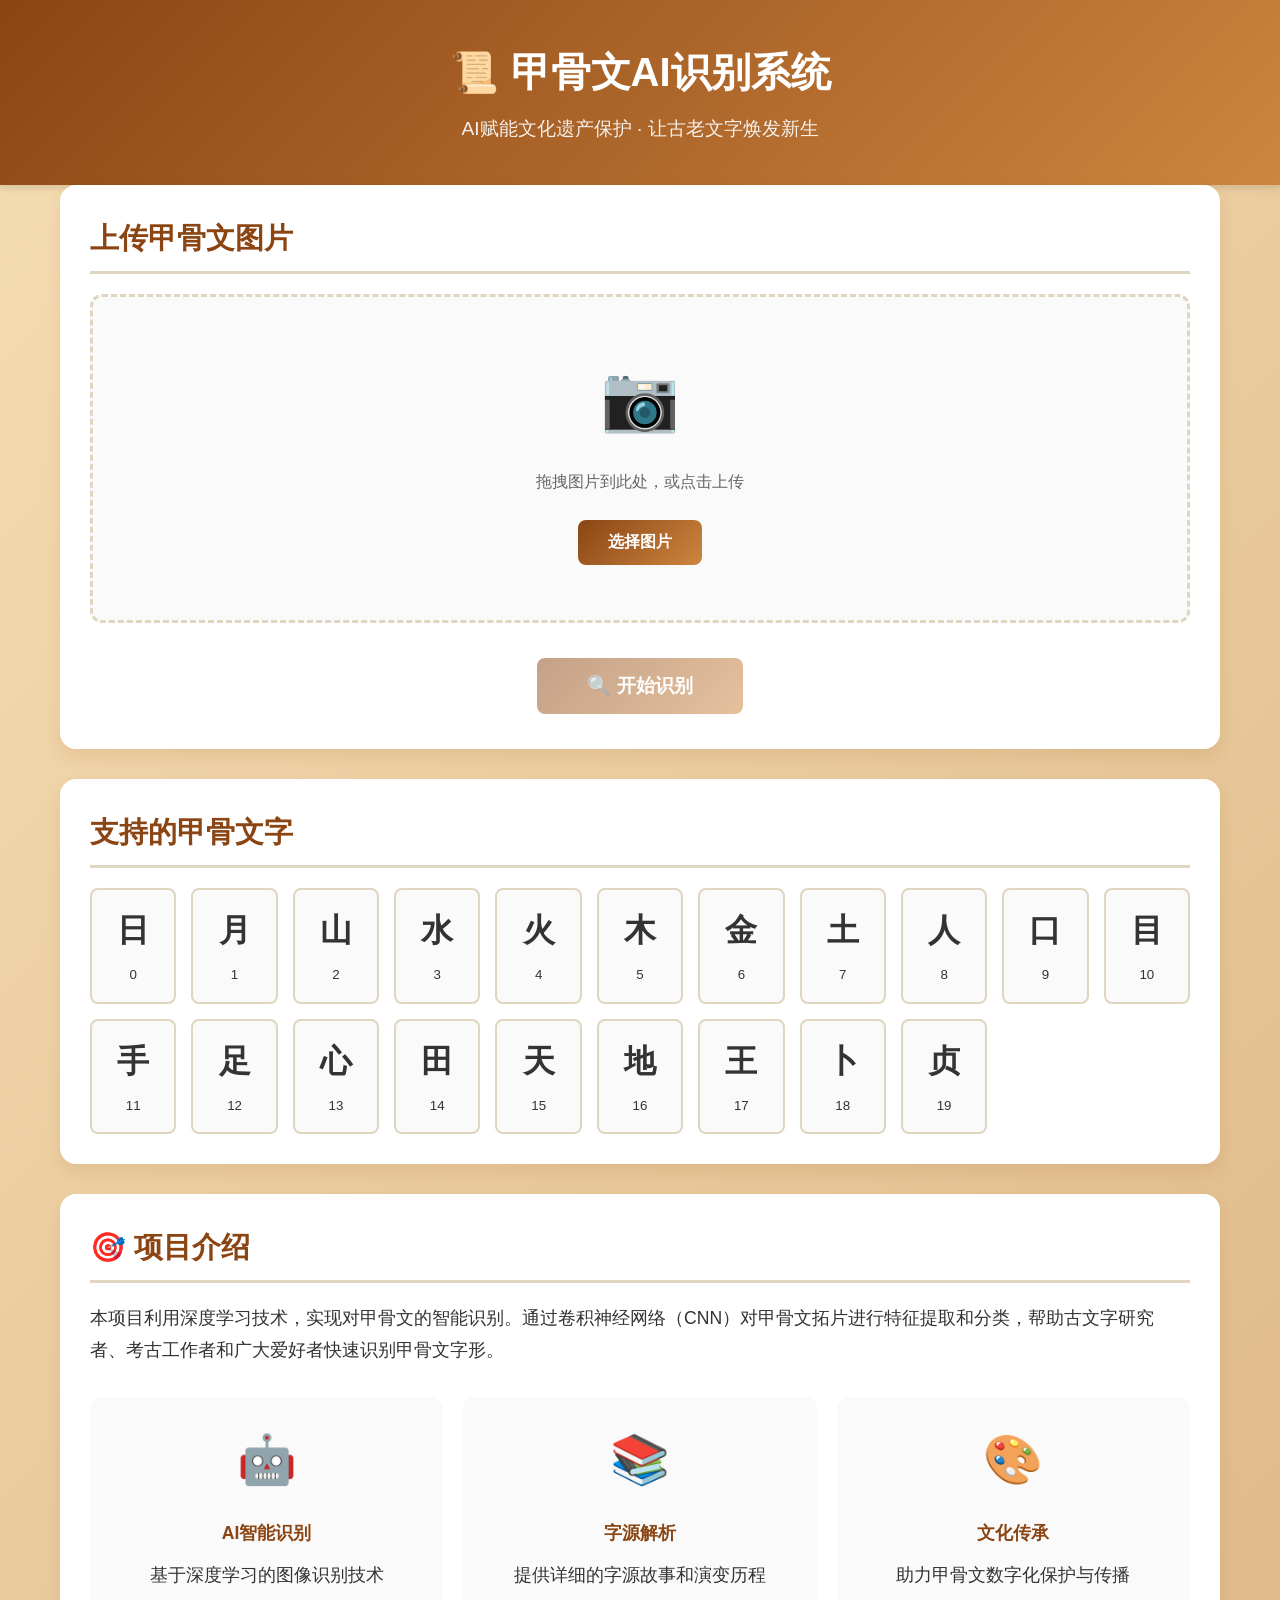
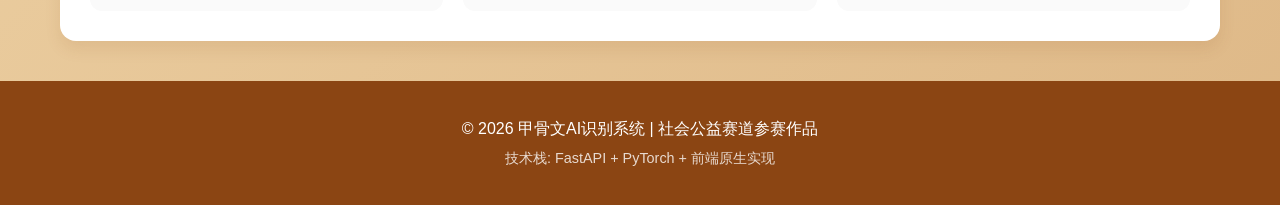
==== frontend/index.html @ d8357031 "feat: v3.0 甲骨文识别系统 - 新增难以定义字揣摩功能 - 新增 oracle_knowledge.py 甲骨文知识库模块   - 141个部首/形符及含义解释   - 59组形近字分组对照" ====
<!DOCTYPE html>
<html lang="zh-CN">
<head>
    <meta charset="UTF-8">
    <meta name="viewport" content="width=device-width, initial-scale=1.0">
    <title>甲骨文AI识别系统</title>
    <link rel="stylesheet" href="style.css">
</head>
<body>
    <header class="header">
        <div class="container">
            <h1>📜 甲骨文AI识别系统</h1>
            <p class="subtitle">AI赋能文化遗产保护 · 让古老文字焕发新生</p>
        </div>
    </header>

    <main class="container">
        <section class="upload-section">
            <h2>上传甲骨文图片</h2>
            
            <div class="upload-area" id="uploadArea">
                <div class="upload-icon">📷</div>
                <p>拖拽图片到此处，或点击上传</p>
                <input type="file" id="fileInput" accept="image/*" hidden>
                <button class="btn btn-primary" onclick="document.getElementById('fileInput').click()">
                    选择图片
                </button>
            </div>

            <div class="preview-container" id="previewContainer" style="display: none;">
                <img id="previewImage" alt="预览图片">
                <button class="btn btn-secondary" onclick="resetUpload()">重新上传</button>
            </div>

            <div class="actions">
                <button class="btn btn-primary btn-large" id="predictBtn" onclick="predict()" disabled>
                    🔍 开始识别
                </button>
            </div>
        </section>

        <section class="result-section" id="resultSection" style="display: none;">
            <h2>识别结果</h2>
            
            <div class="result-card">
                <div class="character-display">
                    <span id="resultChar" class="oracle-char"></span>
                </div>
                
                <div class="confidence-bar">
                    <div class="confidence-label">
                        <span>置信度</span>
                        <span id="confidenceValue">0%</span>
                    </div>
                    <div class="progress-bar">
                        <div id="confidenceProgress" class="progress-fill"></div>
                    </div>
                </div>

                <div class="story-section">
                    <h3>📖 字源故事</h3>
                    <p id="resultStory"></p>
                </div>

                <div class="predictions-section">
                    <h3>🔮 其他可能</h3>
                    <ul id="otherPredictions" class="prediction-list"></ul>
                </div>
            </div>
        </section>

        <section class="classes-section">
            <h2>支持的甲骨文字</h2>
            <div id="classesGrid" class="classes-grid">
            </div>
        </section>

        <section class="about-section">
            <h2>🎯 项目介绍</h2>
            <div class="about-content">
                <p>本项目利用深度学习技术，实现对甲骨文的智能识别。通过卷积神经网络（CNN）对甲骨文拓片进行特征提取和分类，帮助古文字研究者、考古工作者和广大爱好者快速识别甲骨文字形。</p>
                
                <div class="features">
                    <div class="feature">
                        <span class="feature-icon">🤖</span>
                        <h4>AI智能识别</h4>
                        <p>基于深度学习的图像识别技术</p>
                    </div>
                    <div class="feature">
                        <span class="feature-icon">📚</span>
                        <h4>字源解析</h4>
                        <p>提供详细的字源故事和演变历程</p>
                    </div>
                    <div class="feature">
                        <span class="feature-icon">🎨</span>
                        <h4>文化传承</h4>
                        <p>助力甲骨文数字化保护与传播</p>
                    </div>
                </div>
            </div>
        </section>
    </main>

    <footer class="footer">
        <div class="container">
            <p>© 2026 甲骨文AI识别系统 | 社会公益赛道参赛作品</p>
            <p class="tech-info">技术栈: FastAPI + PyTorch + 前端原生实现</p>
        </div>
    </footer>

    <script src="app.js"></script>
</body>
</html>
---- frontend/style.css ----
:root {
    --primary-color: #8B4513;
    --secondary-color: #D2691E;
    --bg-color: #FDF5E6;
    --card-bg: #FFFFFF;
    --text-color: #333333;
    --text-light: #666666;
    --border-color: #E0D5C1;
    --success-color: #28a745;
    --gradient-start: #8B4513;
    --gradient-end: #CD853F;
}

* {
    margin: 0;
    padding: 0;
    box-sizing: border-box;
}

body {
    font-family: 'Segoe UI', 'Microsoft YaHei', sans-serif;
    background: linear-gradient(135deg, #F5DEB3 0%, #DEB887 100%);
    color: var(--text-color);
    line-height: 1.6;
    min-height: 100vh;
}

.container {
    max-width: 1200px;
    margin: 0 auto;
    padding: 0 20px;
}

.header {
    background: linear-gradient(135deg, var(--gradient-start), var(--gradient-end));
    color: white;
    padding: 40px 0;
    text-align: center;
    box-shadow: 0 4px 6px rgba(0, 0, 0, 0.1);
}

.header h1 {
    font-size: 2.5rem;
    margin-bottom: 10px;
    font-weight: 700;
}

.subtitle {
    font-size: 1.2rem;
    opacity: 0.9;
}

main {
    padding: 40px 20px;
}

section {
    background: var(--card-bg);
    border-radius: 16px;
    padding: 30px;
    margin-bottom: 30px;
    box-shadow: 0 8px 16px rgba(139, 69, 19, 0.1);
}

section h2 {
    color: var(--primary-color);
    font-size: 1.8rem;
    margin-bottom: 20px;
    padding-bottom: 10px;
    border-bottom: 3px solid var(--border-color);
}

.upload-area {
    border: 3px dashed var(--border-color);
    border-radius: 12px;
    padding: 50px;
    text-align: center;
    cursor: pointer;
    transition: all 0.3s ease;
    background: #FAFAFA;
}

.upload-area:hover, .upload-area.drag-over {
    border-color: var(--primary-color);
    background: #FFF8DC;
    transform: scale(1.02);
}

.upload-icon {
    font-size: 4rem;
    margin-bottom: 20px;
}

.upload-area p {
    color: var(--text-light);
    margin-bottom: 20px;
}

.preview-container {
    text-align: center;
    padding: 20px;
}

.preview-container img {
    max-width: 100%;
    max-height: 400px;
    border-radius: 8px;
    box-shadow: 0 4px 8px rgba(0, 0, 0, 0.1);
}

.actions {
    text-align: center;
    margin-top: 30px;
}

.btn {
    padding: 12px 30px;
    border: none;
    border-radius: 8px;
    font-size: 1rem;
    cursor: pointer;
    transition: all 0.3s ease;
    font-weight: 600;
    margin: 5px;
}

.btn-primary {
    background: linear-gradient(135deg, var(--gradient-start), var(--gradient-end));
    color: white;
}

.btn-primary:hover:not(:disabled) {
    transform: translateY(-2px);
    box-shadow: 0 6px 12px rgba(139, 69, 19, 0.3);
}

.btn-primary:disabled {
    opacity: 0.5;
    cursor: not-allowed;
}

.btn-secondary {
    background: #6c757d;
    color: white;
}

.btn-secondary:hover {
    background: #5a6268;
}

.btn-large {
    padding: 15px 50px;
    font-size: 1.2rem;
}

.result-card {
    padding: 20px;
}

.character-display {
    text-align: center;
    margin: 30px 0;
}

.oracle-char {
    font-size: 8rem;
    font-weight: bold;
    color: var(--primary-color);
    display: inline-block;
    padding: 20px;
    background: linear-gradient(135deg, #FFF8DC, #FAEBD7);
    border-radius: 50%;
    width: 200px;
    height: 200px;
    line-height: 160px;
    box-shadow: 0 8px 16px rgba(139, 69, 19, 0.2);
}

.confidence-bar {
    margin: 20px 0;
}

.confidence-label {
    display: flex;
    justify-content: space-between;
    margin-bottom: 10px;
    font-weight: 600;
}

.progress-bar {
    width: 100%;
    height: 20px;
    background: #E0E0E0;
    border-radius: 10px;
    overflow: hidden;
}

.progress-fill {
    height: 100%;
    background: linear-gradient(90deg, var(--gradient-start), var(--gradient-end));
    border-radius: 10px;
    transition: width 0.5s ease;
    width: 0%;
}

.story-section {
    background: #FFF8DC;
    padding: 20px;
    border-radius: 12px;
    margin: 20px 0;
    border-left: 4px solid var(--primary-color);
}

.story-section h3 {
    color: var(--primary-color);
    margin-bottom: 10px;
}

.predictions-section {
    margin-top: 20px;
}

.prediction-list {
    list-style: none;
    padding: 0;
}

.prediction-list li {
    display: flex;
    justify-content: space-between;
    padding: 10px;
    margin: 5px 0;
    background: #F5F5F5;
    border-radius: 8px;
    transition: all 0.2s ease;
}

.prediction-list li:hover {
    background: #E8E8E8;
}

.prediction-char {
    font-size: 1.2rem;
    font-weight: 600;
    color: var(--primary-color);
}

.prediction-prob {
    color: var(--text-light);
}

.classes-grid {
    display: grid;
    grid-template-columns: repeat(auto-fill, minmax(80px, 1fr));
    gap: 15px;
    margin-top: 20px;
}

.class-item {
    text-align: center;
    padding: 15px;
    background: #FAFAFA;
    border-radius: 8px;
    cursor: pointer;
    transition: all 0.3s ease;
    border: 2px solid var(--border-color);
}

.class-item:hover {
    background: var(--primary-color);
    color: white;
    transform: translateY(-3px);
    box-shadow: 0 4px 8px rgba(139, 69, 19, 0.3);
}

.class-item .char {
    font-size: 2rem;
    font-weight: bold;
    display: block;
    margin-bottom: 5px;
}

.about-content {
    line-height: 1.8;
    font-size: 1.1rem;
}

.features {
    display: grid;
    grid-template-columns: repeat(auto-fit, minmax(250px, 1fr));
    gap: 20px;
    margin-top: 30px;
}

.feature {
    text-align: center;
    padding: 20px;
    background: #FAFAFA;
    border-radius: 12px;
    transition: all 0.3s ease;
}

.feature:hover {
    transform: translateY(-5px);
    box-shadow: 0 6px 12px rgba(0, 0, 0, 0.1);
}

.feature-icon {
    font-size: 3rem;
    display: block;
    margin-bottom: 15px;
}

.feature h4 {
    color: var(--primary-color);
    margin-bottom: 10px;
}

.footer {
    background: var(--primary-color);
    color: white;
    text-align: center;
    padding: 30px 0;
    margin-top: 40px;
}

.footer p {
    margin: 5px 0;
}

.tech-info {
    font-size: 0.9rem;
    opacity: 0.8;
}

.loading {
    display: inline-block;
    width: 20px;
    height: 20px;
    border: 3px solid rgba(255, 255, 255, 0.3);
    border-radius: 50%;
    border-top-color: white;
    animation: spin 1s ease-in-out infinite;
}

@keyframes spin {
    to {
        transform: rotate(360deg);
    }
}

.toast {
    position: fixed;
    top: 20px;
    right: 20px;
    padding: 15px 25px;
    background: var(--success-color);
    color: white;
    border-radius: 8px;
    box-shadow: 0 4px 8px rgba(0, 0, 0, 0.2);
    z-index: 1000;
    animation: slideIn 0.3s ease;
}

.toast.error {
    background: #dc3545;
}

@keyframes slideIn {
    from {
        transform: translateX(100%);
        opacity: 0;
    }
    to {
        transform: translateX(0);
        opacity: 1;
    }
}

@media (max-width: 768px) {
    .header h1 {
        font-size: 2rem;
    }
    
    .oracle-char {
        font-size: 6rem;
        width: 150px;
        height: 150px;
        line-height: 120px;
    }
    
    section {
        padding: 20px;
    }
}
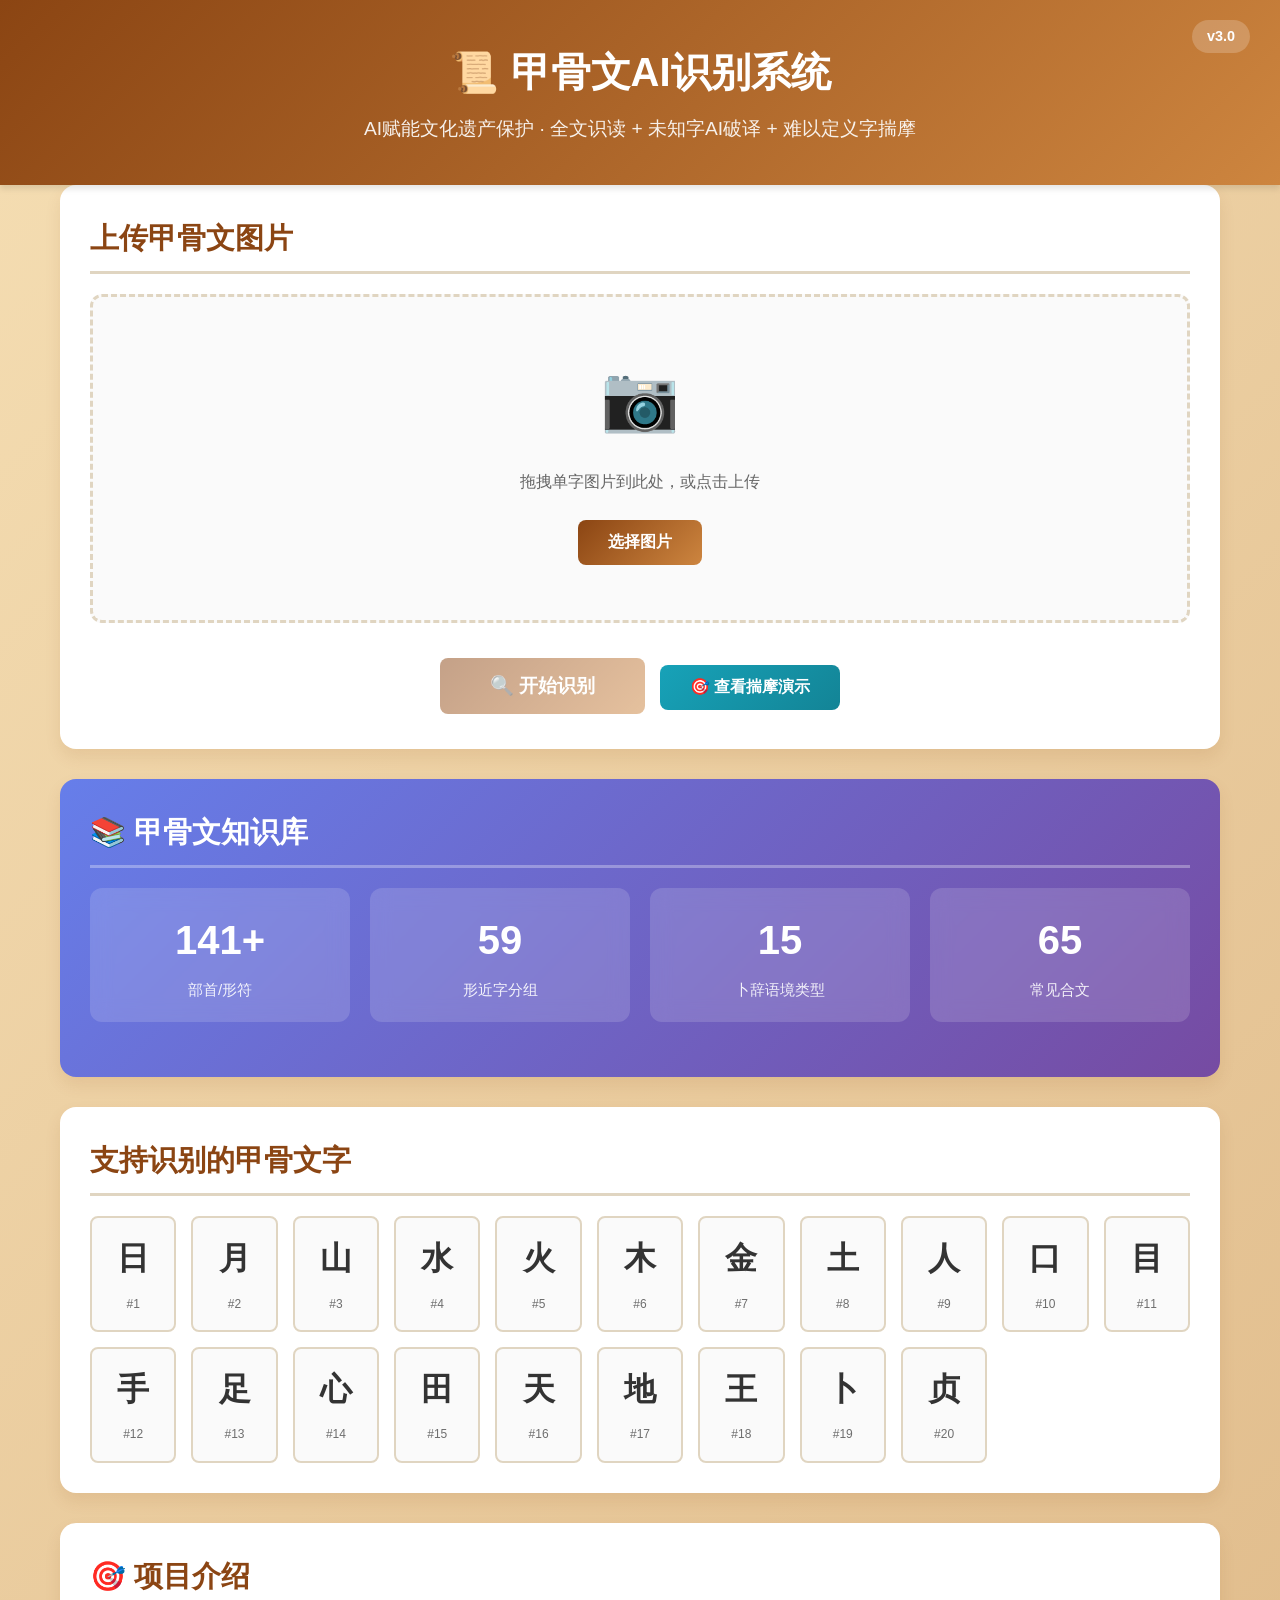
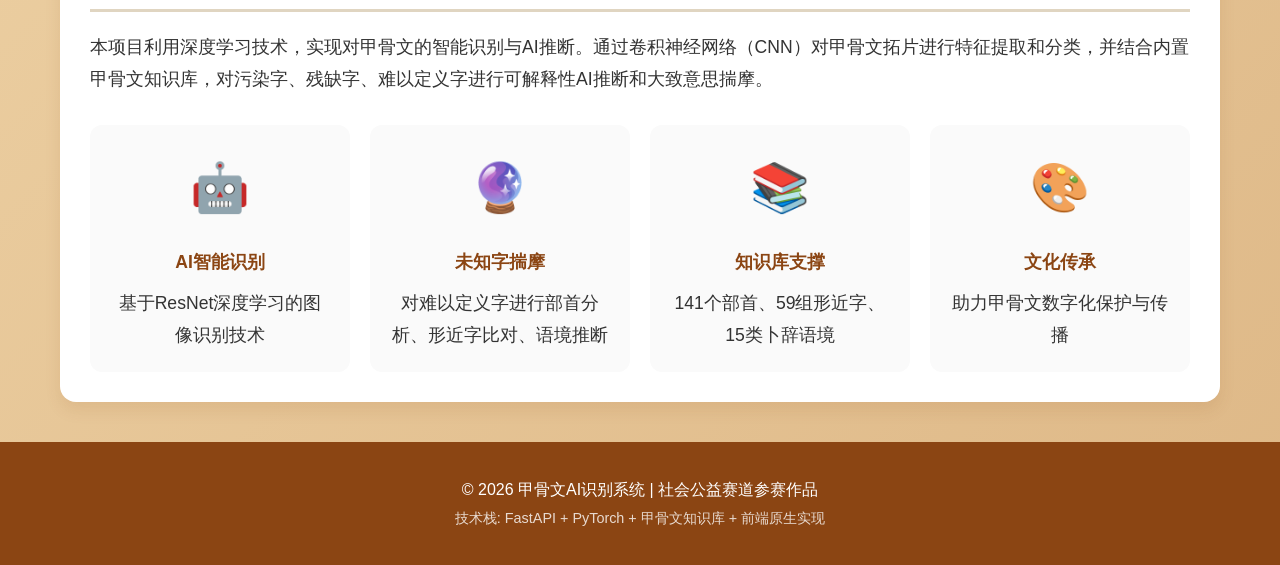
==== commit 198aa1fa: "feat: GitHub Pages部署配置 + 鼎二维码/字符图/球体繁星优化 - 新增 docs/index.html 用于 GitHub Pages 静态托管 - 新增 .github/work" ====
--- a/frontend/index.html
+++ b/frontend/index.html
@@ -3,14 +3,15 @@
 <head>
     <meta charset="UTF-8">
     <meta name="viewport" content="width=device-width, initial-scale=1.0">
-    <title>甲骨文AI识别系统</title>
+    <title>甲骨文AI识别系统 v3.0</title>
     <link rel="stylesheet" href="style.css">
 </head>
 <body>
     <header class="header">
         <div class="container">
             <h1>📜 甲骨文AI识别系统</h1>
-            <p class="subtitle">AI赋能文化遗产保护 · 让古老文字焕发新生</p>
+            <p class="subtitle">AI赋能文化遗产保护 · 全文识读 + 未知字AI破译 + 难以定义字揣摩</p>
+            <div class="version-badge">v3.0</div>
         </div>
     </header>
 
@@ -20,7 +21,7 @@
             
             <div class="upload-area" id="uploadArea">
                 <div class="upload-icon">📷</div>
-                <p>拖拽图片到此处，或点击上传</p>
+                <p>拖拽单字图片到此处，或点击上传</p>
                 <input type="file" id="fileInput" accept="image/*" hidden>
                 <button class="btn btn-primary" onclick="document.getElementById('fileInput').click()">
                     选择图片
@@ -29,12 +30,19 @@
 
             <div class="preview-container" id="previewContainer" style="display: none;">
                 <img id="previewImage" alt="预览图片">
+                <div class="context-input">
+                    <label for="contextInput">上下文文字（可选，用于语境推断）：</label>
+                    <input type="text" id="contextInput" placeholder="例如：癸卯卜贞今日" maxlength="20">
+                </div>
                 <button class="btn btn-secondary" onclick="resetUpload()">重新上传</button>
             </div>
 
             <div class="actions">
                 <button class="btn btn-primary btn-large" id="predictBtn" onclick="predict()" disabled>
                     🔍 开始识别
+                </button>
+                <button class="btn btn-demo" onclick="loadDemo()">
+                    🎯 查看揣摩演示
                 </button>
             </div>
         </section>
@@ -43,6 +51,8 @@
             <h2>识别结果</h2>
             
             <div class="result-card">
+                <div class="status-badge" id="statusBadge">已知字</div>
+                
                 <div class="character-display">
                     <span id="resultChar" class="oracle-char"></span>
                 </div>
@@ -57,20 +67,90 @@
                     </div>
                 </div>
 
-                <div class="story-section">
+                <!-- 已知字：字源故事 -->
+                <div class="story-section" id="storySection">
                     <h3>📖 字源故事</h3>
                     <p id="resultStory"></p>
                 </div>
 
+                <!-- 疑难字：AI揣摩分析 -->
+                <div class="inference-section" id="inferenceSection" style="display: none;">
+                    <h3>🔮 AI揣摩分析报告</h3>
+                    
+                    <div class="inference-summary">
+                        <p id="roughMeaning"></p>
+                    </div>
+
+                    <div class="analysis-grid">
+                        <div class="analysis-card">
+                            <h4>📊 污染评估</h4>
+                            <p id="pollutionStatus"></p>
+                        </div>
+                        
+                        <div class="analysis-card">
+                            <h4>🔍 部首/形符分析</h4>
+                            <div id="radicalAnalysis"></div>
+                        </div>
+                        
+                        <div class="analysis-card">
+                            <h4>📝 形近字参考</h4>
+                            <div id="similarChars"></div>
+                        </div>
+                        
+                        <div class="analysis-card">
+                            <h4>🌐 语境推断</h4>
+                            <div id="contextHints"></div>
+                        </div>
+                        
+                        <div class="analysis-card">
+                            <h4>🔗 合文检测</h4>
+                            <div id="hewenAnalysis"></div>
+                        </div>
+                        
+                        <div class="analysis-card">
+                            <h4>💡 综合建议</h4>
+                            <div id="suggestions"></div>
+                        </div>
+                    </div>
+
+                    <div class="explanation-text">
+                        <h4>📋 详细分析报告</h4>
+                        <pre id="explanationText"></pre>
+                    </div>
+                </div>
+
                 <div class="predictions-section">
-                    <h3>🔮 其他可能</h3>
+                    <h3>🎯 其他可能候选</h3>
                     <ul id="otherPredictions" class="prediction-list"></ul>
                 </div>
             </div>
         </section>
 
+        <section class="knowledge-section">
+            <h2>📚 甲骨文知识库</h2>
+            <div class="knowledge-stats" id="knowledgeStats">
+                <div class="stat-card">
+                    <span class="stat-number" id="radicalCount">-</span>
+                    <span class="stat-label">部首/形符</span>
+                </div>
+                <div class="stat-card">
+                    <span class="stat-number">59</span>
+                    <span class="stat-label">形近字分组</span>
+                </div>
+                <div class="stat-card">
+                    <span class="stat-number">15</span>
+                    <span class="stat-label">卜辞语境类型</span>
+                </div>
+                <div class="stat-card">
+                    <span class="stat-number">65</span>
+                    <span class="stat-label">常见合文</span>
+                </div>
+            </div>
+            <div id="knowledgeCategories" class="knowledge-categories"></div>
+        </section>
+
         <section class="classes-section">
-            <h2>支持的甲骨文字</h2>
+            <h2>支持识别的甲骨文字</h2>
             <div id="classesGrid" class="classes-grid">
             </div>
         </section>
@@ -78,18 +158,23 @@
         <section class="about-section">
             <h2>🎯 项目介绍</h2>
             <div class="about-content">
-                <p>本项目利用深度学习技术，实现对甲骨文的智能识别。通过卷积神经网络（CNN）对甲骨文拓片进行特征提取和分类，帮助古文字研究者、考古工作者和广大爱好者快速识别甲骨文字形。</p>
+                <p>本项目利用深度学习技术，实现对甲骨文的智能识别与AI推断。通过卷积神经网络（CNN）对甲骨文拓片进行特征提取和分类，并结合内置甲骨文知识库，对污染字、残缺字、难以定义字进行可解释性AI推断和大致意思揣摩。</p>
                 
                 <div class="features">
                     <div class="feature">
                         <span class="feature-icon">🤖</span>
                         <h4>AI智能识别</h4>
-                        <p>基于深度学习的图像识别技术</p>
+                        <p>基于ResNet深度学习的图像识别技术</p>
+                    </div>
+                    <div class="feature">
+                        <span class="feature-icon">🔮</span>
+                        <h4>未知字揣摩</h4>
+                        <p>对难以定义字进行部首分析、形近字比对、语境推断</p>
                     </div>
                     <div class="feature">
                         <span class="feature-icon">📚</span>
-                        <h4>字源解析</h4>
-                        <p>提供详细的字源故事和演变历程</p>
+                        <h4>知识库支撑</h4>
+                        <p>141个部首、59组形近字、15类卜辞语境</p>
                     </div>
                     <div class="feature">
                         <span class="feature-icon">🎨</span>
@@ -104,10 +189,10 @@
     <footer class="footer">
         <div class="container">
             <p>© 2026 甲骨文AI识别系统 | 社会公益赛道参赛作品</p>
-            <p class="tech-info">技术栈: FastAPI + PyTorch + 前端原生实现</p>
+            <p class="tech-info">技术栈: FastAPI + PyTorch + 甲骨文知识库 + 前端原生实现</p>
         </div>
     </footer>
 
     <script src="app.js"></script>
 </body>
-</html>+</html>
--- a/frontend/style.css
+++ b/frontend/style.css
@@ -7,6 +7,9 @@
     --text-light: #666666;
     --border-color: #E0D5C1;
     --success-color: #28a745;
+    --warning-color: #ffc107;
+    --danger-color: #dc3545;
+    --info-color: #17a2b8;
     --gradient-start: #8B4513;
     --gradient-end: #CD853F;
 }
@@ -37,6 +40,7 @@
     padding: 40px 0;
     text-align: center;
     box-shadow: 0 4px 6px rgba(0, 0, 0, 0.1);
+    position: relative;
 }
 
 .header h1 {
@@ -48,6 +52,17 @@
 .subtitle {
     font-size: 1.2rem;
     opacity: 0.9;
+}
+
+.version-badge {
+    position: absolute;
+    top: 20px;
+    right: 30px;
+    background: rgba(255, 255, 255, 0.2);
+    padding: 5px 15px;
+    border-radius: 20px;
+    font-size: 0.9rem;
+    font-weight: 600;
 }
 
 main {
@@ -103,9 +118,37 @@
 
 .preview-container img {
     max-width: 100%;
-    max-height: 400px;
+    max-height: 300px;
     border-radius: 8px;
     box-shadow: 0 4px 8px rgba(0, 0, 0, 0.1);
+    margin-bottom: 20px;
+}
+
+.context-input {
+    margin: 20px auto;
+    max-width: 500px;
+    text-align: left;
+}
+
+.context-input label {
+    display: block;
+    margin-bottom: 8px;
+    font-weight: 600;
+    color: var(--primary-color);
+}
+
+.context-input input {
+    width: 100%;
+    padding: 12px 16px;
+    border: 2px solid var(--border-color);
+    border-radius: 8px;
+    font-size: 1rem;
+    transition: border-color 0.3s;
+}
+
+.context-input input:focus {
+    outline: none;
+    border-color: var(--primary-color);
 }
 
 .actions {
@@ -148,6 +191,16 @@
     background: #5a6268;
 }
 
+.btn-demo {
+    background: linear-gradient(135deg, #17a2b8, #138496);
+    color: white;
+}
+
+.btn-demo:hover {
+    transform: translateY(-2px);
+    box-shadow: 0 6px 12px rgba(23, 162, 184, 0.3);
+}
+
 .btn-large {
     padding: 15px 50px;
     font-size: 1.2rem;
@@ -155,6 +208,32 @@
 
 .result-card {
     padding: 20px;
+    position: relative;
+}
+
+.status-badge {
+    position: absolute;
+    top: 20px;
+    right: 20px;
+    padding: 8px 20px;
+    border-radius: 20px;
+    font-weight: 600;
+    font-size: 0.9rem;
+}
+
+.status-badge.known {
+    background: #d4edda;
+    color: #155724;
+}
+
+.status-badge.ambiguous {
+    background: #fff3cd;
+    color: #856404;
+}
+
+.status-badge.polluted {
+    background: #f8d7da;
+    color: #721c24;
 }
 
 .character-display {
@@ -176,6 +255,11 @@
     box-shadow: 0 8px 16px rgba(139, 69, 19, 0.2);
 }
 
+.oracle-char.unknown {
+    color: var(--warning-color);
+    background: linear-gradient(135deg, #fff9e6, #fff3cd);
+}
+
 .confidence-bar {
     margin: 20px 0;
 }
@@ -203,6 +287,14 @@
     width: 0%;
 }
 
+.progress-fill.low {
+    background: linear-gradient(90deg, #dc3545, #c82333);
+}
+
+.progress-fill.medium {
+    background: linear-gradient(90deg, #ffc107, #e0a800);
+}
+
 .story-section {
     background: #FFF8DC;
     padding: 20px;
@@ -216,6 +308,90 @@
     margin-bottom: 10px;
 }
 
+.inference-section {
+    background: linear-gradient(135deg, #f8f9fa, #e9ecef);
+    padding: 25px;
+    border-radius: 12px;
+    margin: 20px 0;
+    border-left: 4px solid var(--warning-color);
+}
+
+.inference-section h3 {
+    color: var(--primary-color);
+    margin-bottom: 15px;
+}
+
+.inference-summary {
+    background: white;
+    padding: 15px;
+    border-radius: 8px;
+    margin-bottom: 20px;
+    border-left: 4px solid var(--info-color);
+    font-size: 1.05rem;
+    line-height: 1.8;
+}
+
+.analysis-grid {
+    display: grid;
+    grid-template-columns: repeat(auto-fit, minmax(280px, 1fr));
+    gap: 15px;
+    margin-bottom: 20px;
+}
+
+.analysis-card {
+    background: white;
+    padding: 15px;
+    border-radius: 8px;
+    border-top: 3px solid var(--primary-color);
+}
+
+.analysis-card h4 {
+    color: var(--primary-color);
+    margin-bottom: 10px;
+    font-size: 1rem;
+}
+
+.analysis-card p, .analysis-card div {
+    color: var(--text-color);
+    font-size: 0.95rem;
+    line-height: 1.6;
+}
+
+.analysis-tag {
+    display: inline-block;
+    background: #e9ecef;
+    padding: 3px 10px;
+    border-radius: 12px;
+    margin: 3px;
+    font-size: 0.85rem;
+}
+
+.analysis-tag.highlight {
+    background: #fff3cd;
+    color: #856404;
+}
+
+.explanation-text {
+    background: white;
+    padding: 20px;
+    border-radius: 8px;
+    margin-top: 15px;
+}
+
+.explanation-text h4 {
+    color: var(--primary-color);
+    margin-bottom: 10px;
+}
+
+.explanation-text pre {
+    white-space: pre-wrap;
+    word-wrap: break-word;
+    font-family: 'Microsoft YaHei', sans-serif;
+    line-height: 1.8;
+    color: var(--text-color);
+    font-size: 0.95rem;
+}
+
 .predictions-section {
     margin-top: 20px;
 }
@@ -249,6 +425,56 @@
     color: var(--text-light);
 }
 
+.knowledge-section {
+    background: linear-gradient(135deg, #667eea 0%, #764ba2 100%);
+    color: white;
+}
+
+.knowledge-section h2 {
+    color: white;
+    border-bottom-color: rgba(255, 255, 255, 0.3);
+}
+
+.knowledge-stats {
+    display: grid;
+    grid-template-columns: repeat(auto-fit, minmax(150px, 1fr));
+    gap: 20px;
+    margin-bottom: 25px;
+}
+
+.stat-card {
+    background: rgba(255, 255, 255, 0.15);
+    padding: 20px;
+    border-radius: 12px;
+    text-align: center;
+    backdrop-filter: blur(10px);
+}
+
+.stat-number {
+    display: block;
+    font-size: 2.5rem;
+    font-weight: bold;
+    margin-bottom: 5px;
+}
+
+.stat-label {
+    font-size: 0.95rem;
+    opacity: 0.9;
+}
+
+.knowledge-categories {
+    display: flex;
+    flex-wrap: wrap;
+    gap: 10px;
+}
+
+.category-tag {
+    background: rgba(255, 255, 255, 0.2);
+    padding: 8px 16px;
+    border-radius: 20px;
+    font-size: 0.9rem;
+}
+
 .classes-grid {
     display: grid;
     grid-template-columns: repeat(auto-fill, minmax(80px, 1fr));
@@ -278,6 +504,11 @@
     font-weight: bold;
     display: block;
     margin-bottom: 5px;
+}
+
+.class-item small {
+    font-size: 0.75rem;
+    opacity: 0.7;
 }
 
 .about-content {
@@ -382,14 +613,24 @@
         font-size: 2rem;
     }
     
+    .version-badge {
+        position: static;
+        display: inline-block;
+        margin-top: 10px;
+    }
+    
     .oracle-char {
-        font-size: 6rem;
-        width: 150px;
-        height: 150px;
-        line-height: 120px;
+        font-size: 5rem;
+        width: 140px;
+        height: 140px;
+        line-height: 100px;
+    }
+    
+    .analysis-grid {
+        grid-template-columns: 1fr;
     }
     
     section {
         padding: 20px;
     }
-}+}
